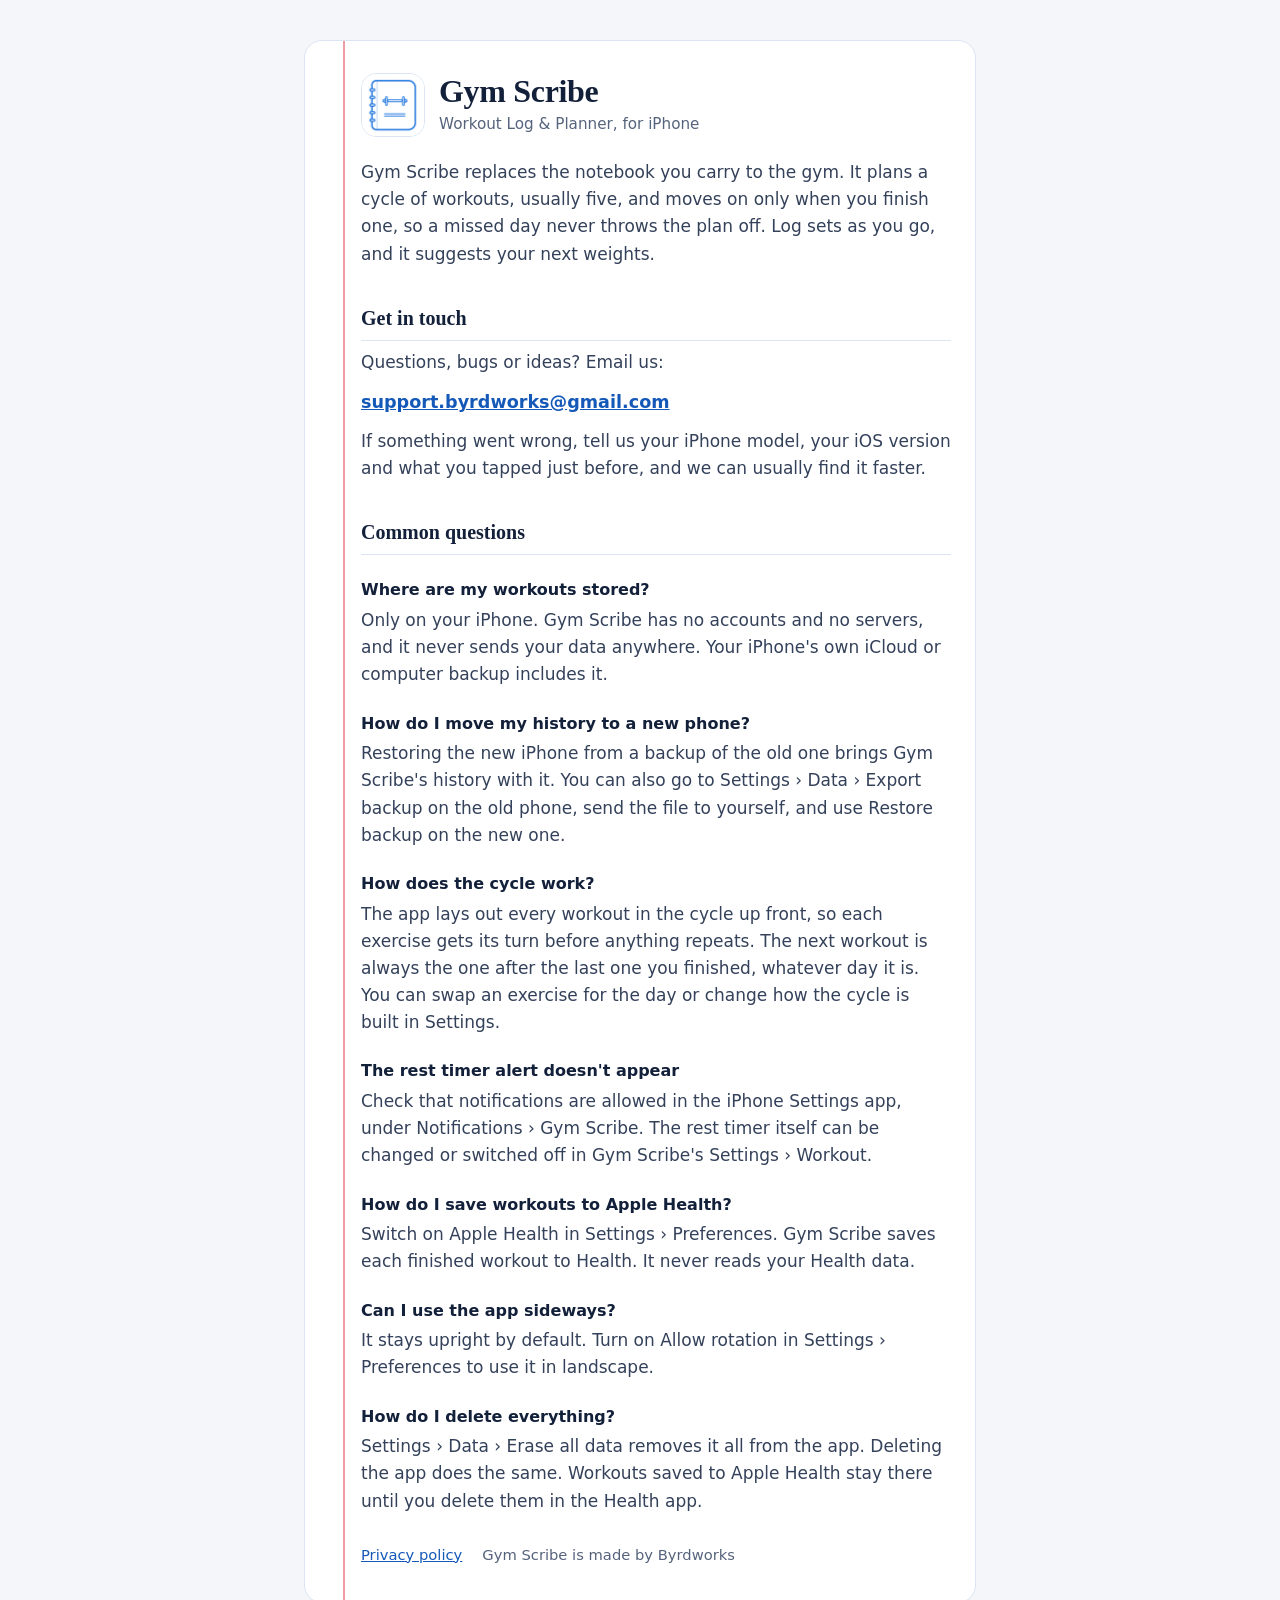
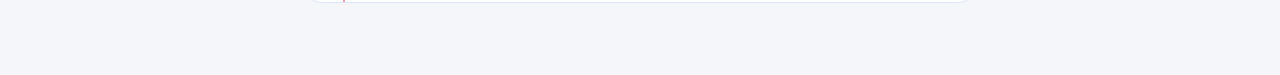
==== index.html @ e21ec78a "Gym Scribe support page and privacy policy Co-Authored-By: Claude Opus 5 <noreply@anthropic.com>" ====
<!doctype html>
<html lang="en">
<head>
<meta charset="utf-8">
<meta name="viewport" content="width=device-width, initial-scale=1">
<meta name="description" content="Support for Gym Scribe, the iPhone workout log that plans a rotating cycle for you.">
<title>Gym Scribe Support</title>
<link rel="icon" href="icon.png">
<link rel="apple-touch-icon" href="apple-touch-icon.png">
<link rel="stylesheet" href="site.css">
</head>
<body>
<main>
<div class="page">
  <header class="brand">
    <img src="icon.png" alt="">
    <div>
      <h1>Gym Scribe</h1>
      <p class="tagline">Workout Log &amp; Planner, for iPhone</p>
    </div>
  </header>

  <p>
    Gym Scribe replaces the notebook you carry to the gym. It plans a cycle of workouts,
    usually five, and moves on only when you finish one, so a missed day never throws the
    plan off. Log sets as you go, and it suggests your next weights.
  </p>

  <h2>Get in touch</h2>
  <p>Questions, bugs or ideas? Email us:</p>
  <p class="contact"><a href="mailto:support.byrdworks@gmail.com">support.byrdworks@gmail.com</a></p>
  <p>If something went wrong, tell us your iPhone model, your iOS version and what you tapped just before, and we can usually find it faster.</p>

  <h2>Common questions</h2>

  <h3>Where are my workouts stored?</h3>
  <p>Only on your iPhone. Gym Scribe has no accounts and no servers, and it never sends your data anywhere. Your iPhone's own iCloud or computer backup includes it.</p>

  <h3>How do I move my history to a new phone?</h3>
  <p>Restoring the new iPhone from a backup of the old one brings Gym Scribe's history with it. You can also go to Settings › Data › Export backup on the old phone, send the file to yourself, and use Restore backup on the new one.</p>

  <h3>How does the cycle work?</h3>
  <p>The app lays out every workout in the cycle up front, so each exercise gets its turn before anything repeats. The next workout is always the one after the last one you finished, whatever day it is. You can swap an exercise for the day or change how the cycle is built in Settings.</p>

  <h3>The rest timer alert doesn't appear</h3>
  <p>Check that notifications are allowed in the iPhone Settings app, under Notifications › Gym Scribe. The rest timer itself can be changed or switched off in Gym Scribe's Settings › Workout.</p>

  <h3>How do I save workouts to Apple Health?</h3>
  <p>Switch on Apple Health in Settings › Preferences. Gym Scribe saves each finished workout to Health. It never reads your Health data.</p>

  <h3>Can I use the app sideways?</h3>
  <p>It stays upright by default. Turn on Allow rotation in Settings › Preferences to use it in landscape.</p>

  <h3>How do I delete everything?</h3>
  <p>Settings › Data › Erase all data removes it all from the app. Deleting the app does the same. Workouts saved to Apple Health stay there until you delete them in the Health app.</p>

  <nav class="foot">
    <a href="privacy.html">Privacy policy</a>
    <span>Gym Scribe is made by Byrdworks</span>
  </nav>
</div>
</main>
</body>
</html>
---- site.css ----
/* Gym Scribe's own "Ruled" look: ink on paper, the app's tokens. */
:root {
  color-scheme: light dark;
  --bg: #f4f6fa; --surface: #ffffff; --text: #13203a; --text-2: #34415a; --muted: #56637c;
  --accent: #1559b8; --rule: #dbe5f3; --margin: #ec9ea4;
  --font-head: ui-serif, "New York", Georgia, "Times New Roman", serif;
}
@media (prefers-color-scheme: dark) {
  :root {
    --bg: #0b111c; --surface: #121a28; --text: #eef2f8; --text-2: #c5cedd; --muted: #8e9bb2;
    --accent: #6aa8ff; --rule: #223049; --margin: #8a4a52;
  }
}
* { box-sizing: border-box; }
body { margin: 0; background: var(--bg); color: var(--text);
  font: 17px/1.6 -apple-system, BlinkMacSystemFont, system-ui, "Segoe UI", sans-serif;
  -webkit-font-smoothing: antialiased; }
main { max-width: 44rem; margin: 0 auto; padding: 40px 16px 72px; }
.page { position: relative; background: var(--surface); border-radius: 18px;
  padding: 32px 24px 36px 56px; border: 1px solid var(--rule); }
.page::before { content: ""; position: absolute; top: 0; bottom: 0; left: 38px;
  width: 1.5px; background: var(--margin); }
header.brand { display: flex; align-items: center; gap: 14px; margin: 0 0 22px; }
header.brand img { width: 64px; height: 64px; border-radius: 15px; border: 1px solid var(--rule); }
header.brand a { color: inherit; text-decoration: none; }
h1, h2 { font-family: var(--font-head); text-wrap: balance; }
h1 { font-size: 2rem; line-height: 1.15; letter-spacing: -0.01em; margin: 0; }
.tagline { margin: 2px 0 0; color: var(--muted); font-size: 0.95rem; }
h2 { font-size: 1.25rem; margin: 34px 0 8px; padding-bottom: 6px; border-bottom: 1px solid var(--rule); }
h3 { font-size: 1rem; margin: 22px 0 4px; }
p { margin: 0 0 12px; color: var(--text-2); max-width: 64ch; }
a { color: var(--accent); }
a:focus-visible { outline: 2px solid var(--accent); outline-offset: 2px; border-radius: 3px; }
.contact { font-size: 1.1rem; font-weight: 600; }
.updated { color: var(--muted); font-size: 0.9rem; }
nav.foot { margin-top: 28px; display: flex; gap: 20px; flex-wrap: wrap; font-size: 0.92rem; color: var(--muted); }
@media (max-width: 480px) {
  .page { padding: 26px 18px 30px 40px; }
  .page::before { left: 26px; }
  h1 { font-size: 1.7rem; }
}
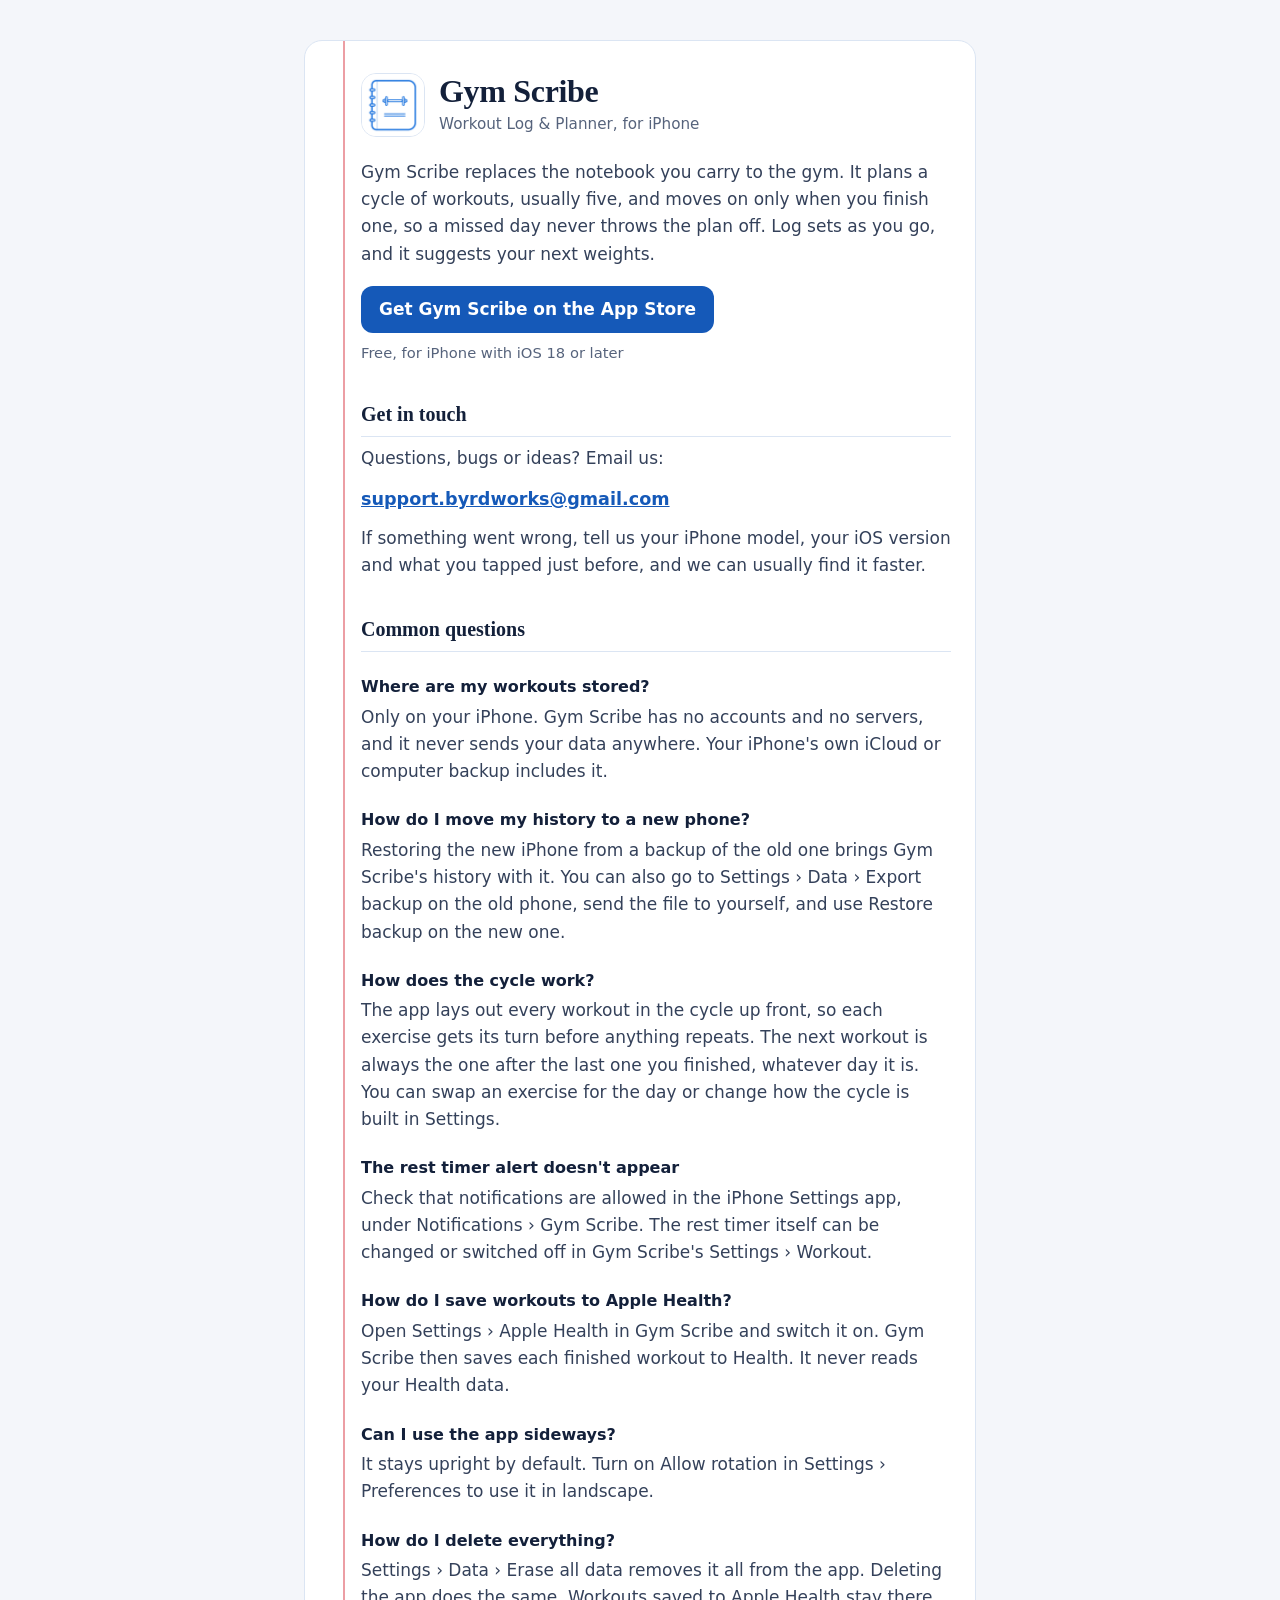
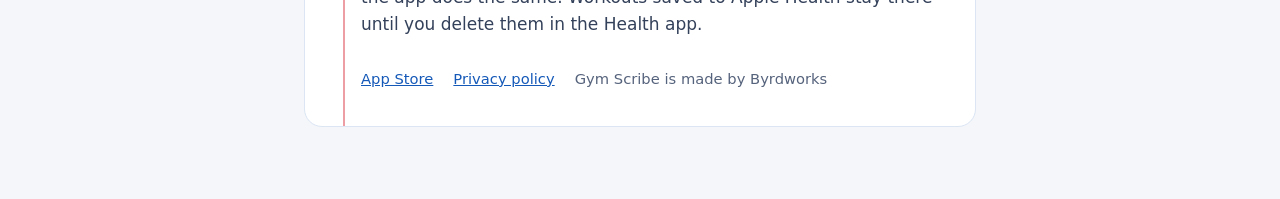
==== commit 4668c0ed: "Link to Gym Scribe on the App Store; Health has its own Settings row Co-Authored-By: Claude Opus 5.5" ====
--- a/index.html
+++ b/index.html
@@ -3,7 +3,7 @@
 <head>
 <meta charset="utf-8">
 <meta name="viewport" content="width=device-width, initial-scale=1">
-<meta name="description" content="Support for Gym Scribe, the iPhone workout log that plans a rotating cycle for you.">
+<meta name="description" content="Support for Gym Scribe, the free iPhone workout log that plans a rotating cycle for you.">
 <title>Gym Scribe Support</title>
 <link rel="icon" href="icon.png">
 <link rel="apple-touch-icon" href="apple-touch-icon.png">
@@ -26,6 +26,11 @@
     plan off. Log sets as you go, and it suggests your next weights.
   </p>
 
+  <p class="get">
+    <a class="store" href="https://apps.apple.com/us/app/gym-scribe-fitness-tracker/id6813229860">Get Gym Scribe on the App Store</a>
+    <span>Free, for iPhone with iOS 18 or later</span>
+  </p>
+
   <h2>Get in touch</h2>
   <p>Questions, bugs or ideas? Email us:</p>
   <p class="contact"><a href="mailto:support.byrdworks@gmail.com">support.byrdworks@gmail.com</a></p>
@@ -46,7 +51,7 @@
   <p>Check that notifications are allowed in the iPhone Settings app, under Notifications › Gym Scribe. The rest timer itself can be changed or switched off in Gym Scribe's Settings › Workout.</p>
 
   <h3>How do I save workouts to Apple Health?</h3>
-  <p>Switch on Apple Health in Settings › Preferences. Gym Scribe saves each finished workout to Health. It never reads your Health data.</p>
+  <p>Open Settings › Apple Health in Gym Scribe and switch it on. Gym Scribe then saves each finished workout to Health. It never reads your Health data.</p>
 
   <h3>Can I use the app sideways?</h3>
   <p>It stays upright by default. Turn on Allow rotation in Settings › Preferences to use it in landscape.</p>
@@ -55,6 +60,7 @@
   <p>Settings › Data › Erase all data removes it all from the app. Deleting the app does the same. Workouts saved to Apple Health stay there until you delete them in the Health app.</p>
 
   <nav class="foot">
+    <a href="https://apps.apple.com/us/app/gym-scribe-fitness-tracker/id6813229860">App Store</a>
     <a href="privacy.html">Privacy policy</a>
     <span>Gym Scribe is made by Byrdworks</span>
   </nav>
--- a/site.css
+++ b/site.css
@@ -2,13 +2,13 @@
 :root {
   color-scheme: light dark;
   --bg: #f4f6fa; --surface: #ffffff; --text: #13203a; --text-2: #34415a; --muted: #56637c;
-  --accent: #1559b8; --rule: #dbe5f3; --margin: #ec9ea4;
+  --accent: #1559b8; --on-accent: #ffffff; --rule: #dbe5f3; --margin: #ec9ea4;
   --font-head: ui-serif, "New York", Georgia, "Times New Roman", serif;
 }
 @media (prefers-color-scheme: dark) {
   :root {
     --bg: #0b111c; --surface: #121a28; --text: #eef2f8; --text-2: #c5cedd; --muted: #8e9bb2;
-    --accent: #6aa8ff; --rule: #223049; --margin: #8a4a52;
+    --accent: #6aa8ff; --on-accent: #0b111c; --rule: #223049; --margin: #8a4a52;
   }
 }
 * { box-sizing: border-box; }
@@ -32,6 +32,11 @@
 a { color: var(--accent); }
 a:focus-visible { outline: 2px solid var(--accent); outline-offset: 2px; border-radius: 3px; }
 .contact { font-size: 1.1rem; font-weight: 600; }
+.get { display: flex; align-items: center; flex-wrap: wrap; gap: 8px 14px; margin: 18px 0 4px; }
+.get span { color: var(--muted); font-size: 0.92rem; }
+a.store { display: inline-block; padding: 10px 18px; border-radius: 12px; background: var(--accent);
+  color: var(--on-accent); font-weight: 600; text-decoration: none; }
+a.store:hover { filter: brightness(1.08); }
 .updated { color: var(--muted); font-size: 0.9rem; }
 nav.foot { margin-top: 28px; display: flex; gap: 20px; flex-wrap: wrap; font-size: 0.92rem; color: var(--muted); }
 @media (max-width: 480px) {
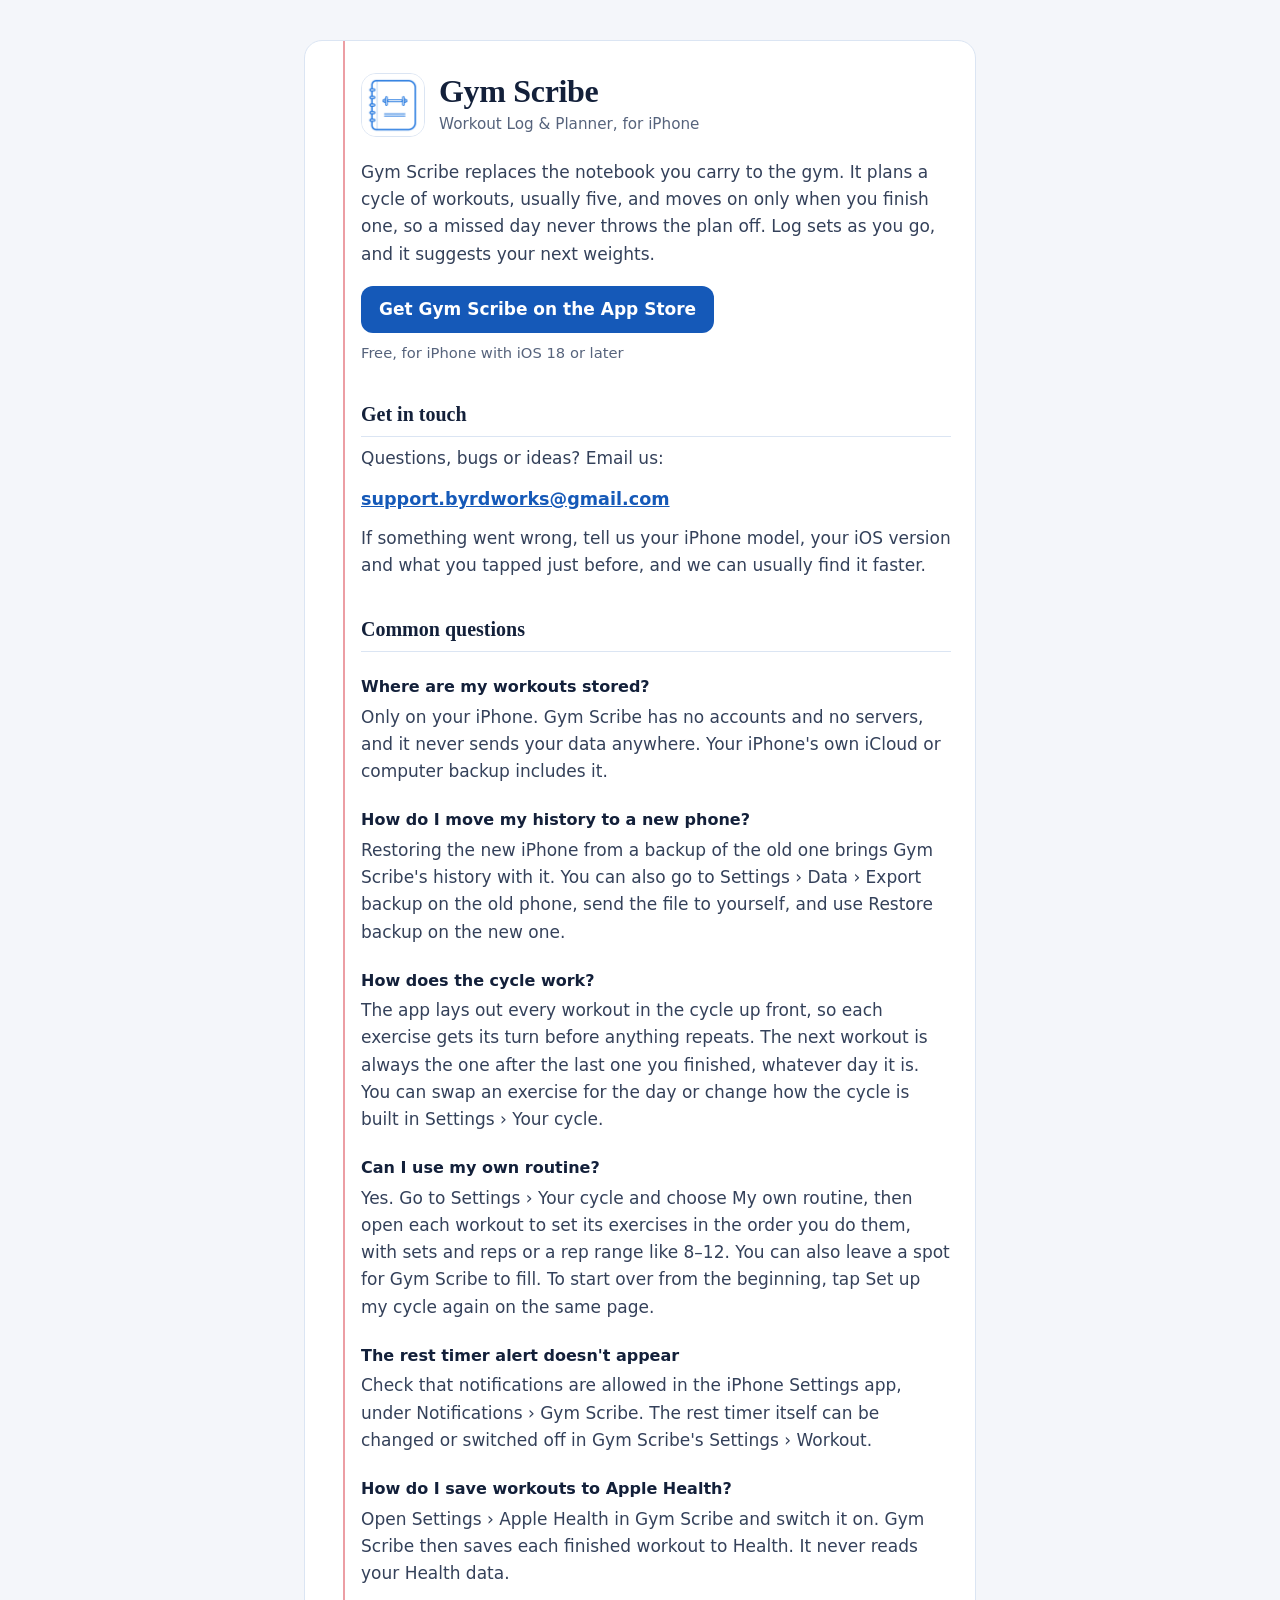
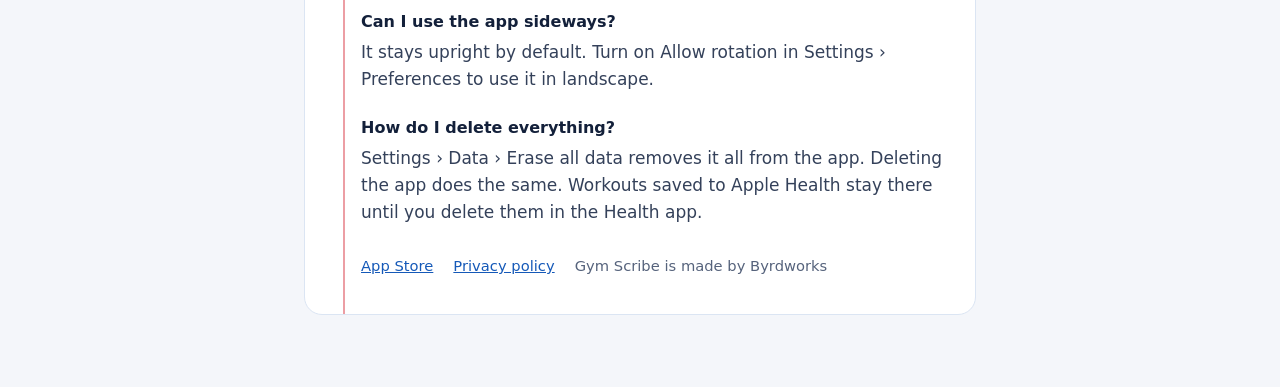
==== commit 86788bca: "FAQ: using your own routine (1.1) Co-Authored-By: Claude Opus 5.5 <noreply@anthropic.com>" ====
--- a/index.html
+++ b/index.html
@@ -45,7 +45,10 @@
   <p>Restoring the new iPhone from a backup of the old one brings Gym Scribe's history with it. You can also go to Settings › Data › Export backup on the old phone, send the file to yourself, and use Restore backup on the new one.</p>
 
   <h3>How does the cycle work?</h3>
-  <p>The app lays out every workout in the cycle up front, so each exercise gets its turn before anything repeats. The next workout is always the one after the last one you finished, whatever day it is. You can swap an exercise for the day or change how the cycle is built in Settings.</p>
+  <p>The app lays out every workout in the cycle up front, so each exercise gets its turn before anything repeats. The next workout is always the one after the last one you finished, whatever day it is. You can swap an exercise for the day or change how the cycle is built in Settings › Your cycle.</p>
+
+  <h3>Can I use my own routine?</h3>
+  <p>Yes. Go to Settings › Your cycle and choose My own routine, then open each workout to set its exercises in the order you do them, with sets and reps or a rep range like 8–12. You can also leave a spot for Gym Scribe to fill. To start over from the beginning, tap Set up my cycle again on the same page.</p>
 
   <h3>The rest timer alert doesn't appear</h3>
   <p>Check that notifications are allowed in the iPhone Settings app, under Notifications › Gym Scribe. The rest timer itself can be changed or switched off in Gym Scribe's Settings › Workout.</p>
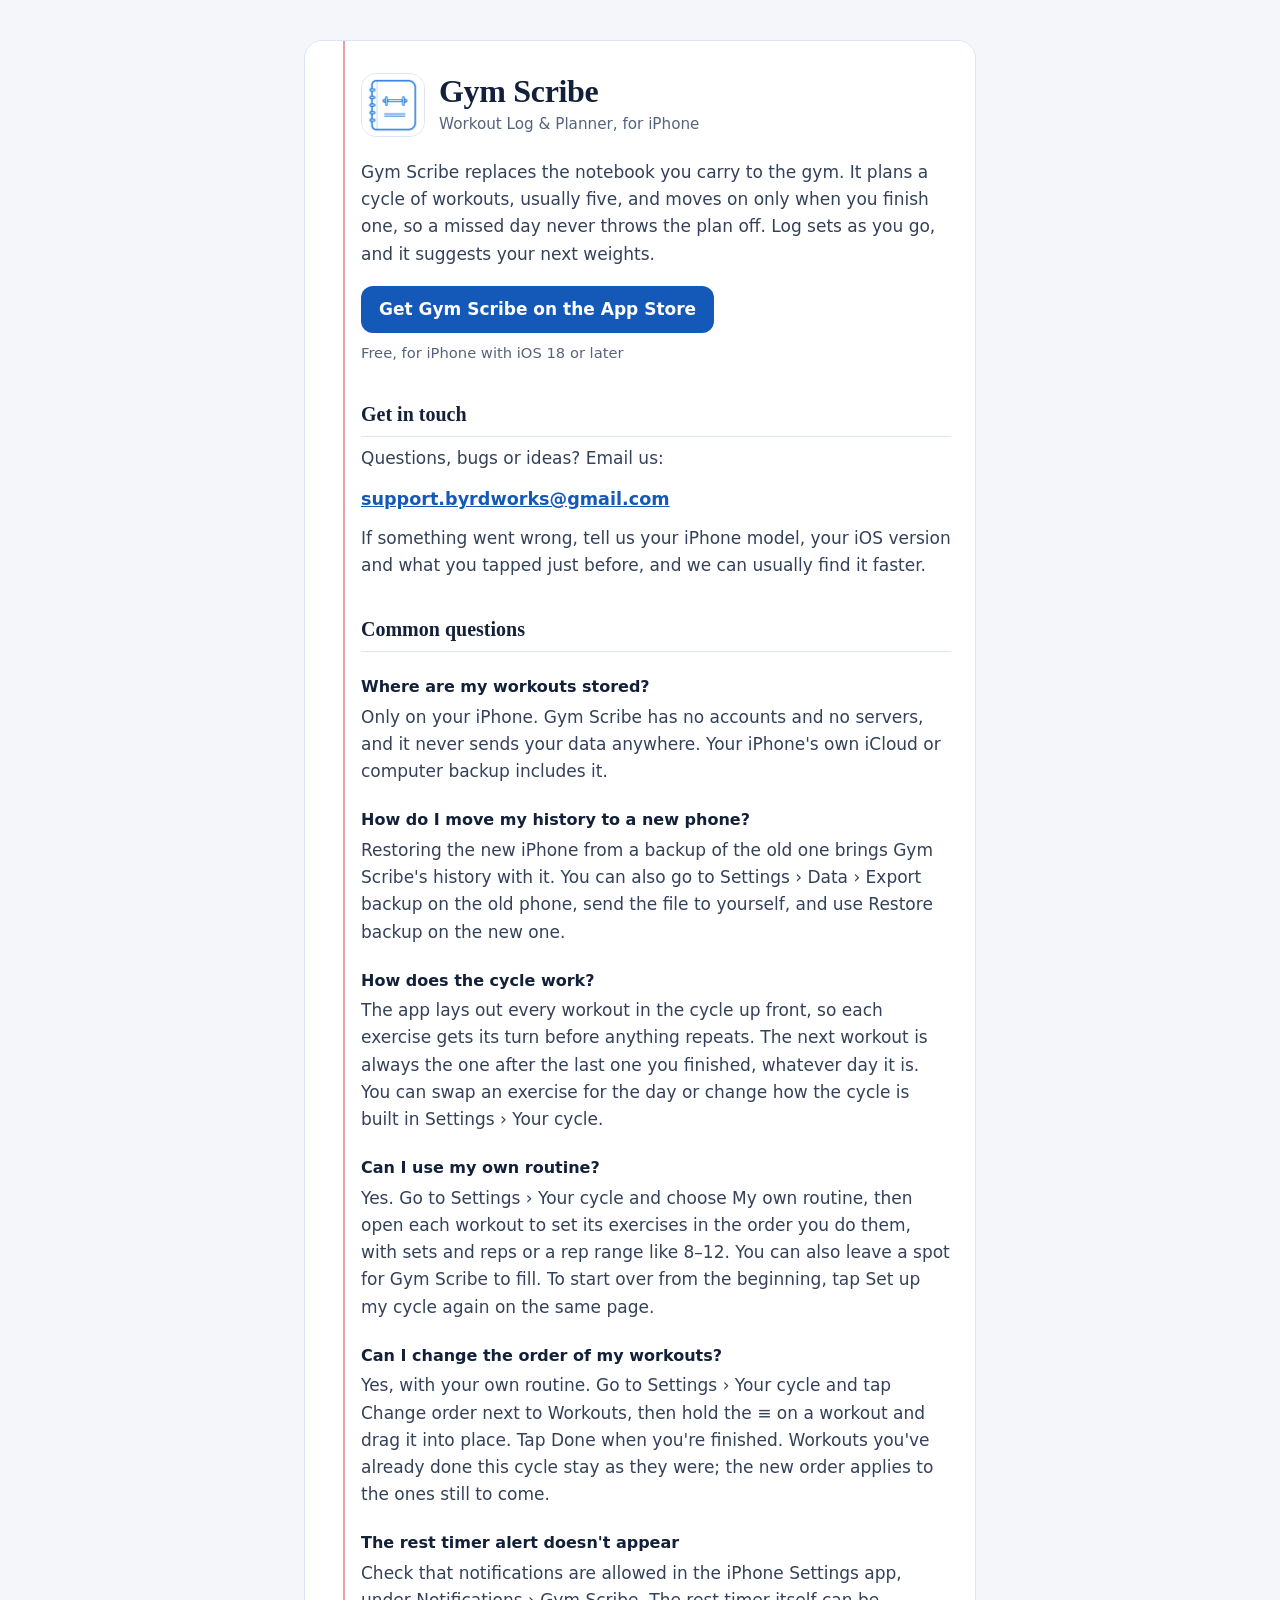
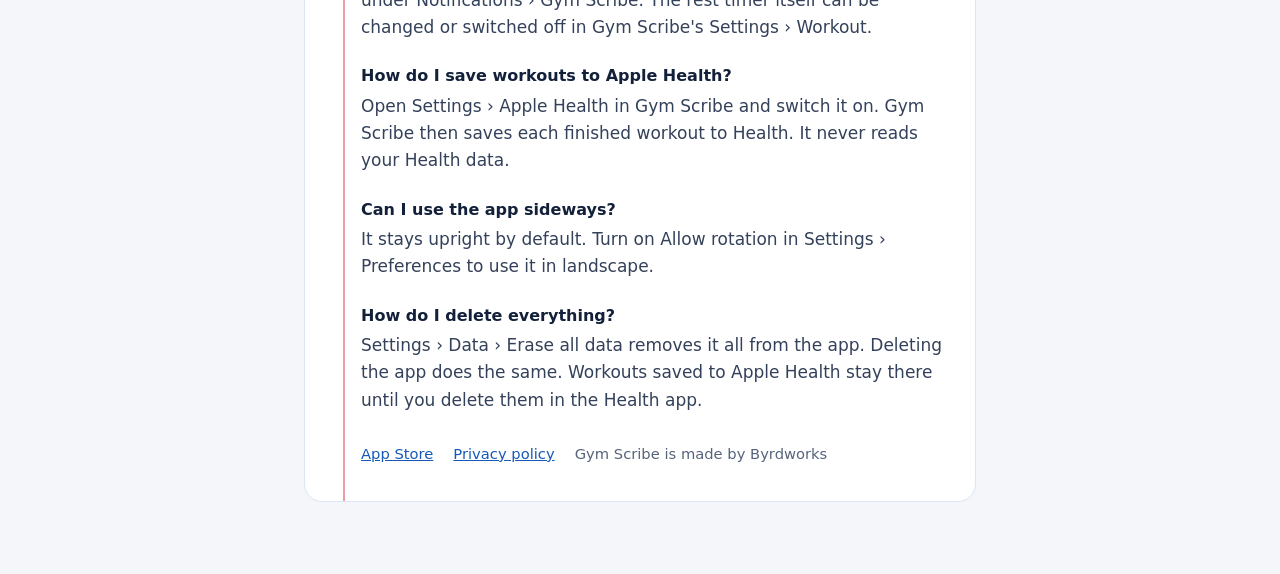
==== commit e969e114: "FAQ: changing the order of your workouts (1.2) Co-Authored-By: Claude Opus 5.5 <noreply@anthropic.co" ====
--- a/index.html
+++ b/index.html
@@ -50,6 +50,9 @@
   <h3>Can I use my own routine?</h3>
   <p>Yes. Go to Settings › Your cycle and choose My own routine, then open each workout to set its exercises in the order you do them, with sets and reps or a rep range like 8–12. You can also leave a spot for Gym Scribe to fill. To start over from the beginning, tap Set up my cycle again on the same page.</p>
 
+  <h3>Can I change the order of my workouts?</h3>
+  <p>Yes, with your own routine. Go to Settings › Your cycle and tap Change order next to Workouts, then hold the ≡ on a workout and drag it into place. Tap Done when you're finished. Workouts you've already done this cycle stay as they were; the new order applies to the ones still to come.</p>
+
   <h3>The rest timer alert doesn't appear</h3>
   <p>Check that notifications are allowed in the iPhone Settings app, under Notifications › Gym Scribe. The rest timer itself can be changed or switched off in Gym Scribe's Settings › Workout.</p>
 
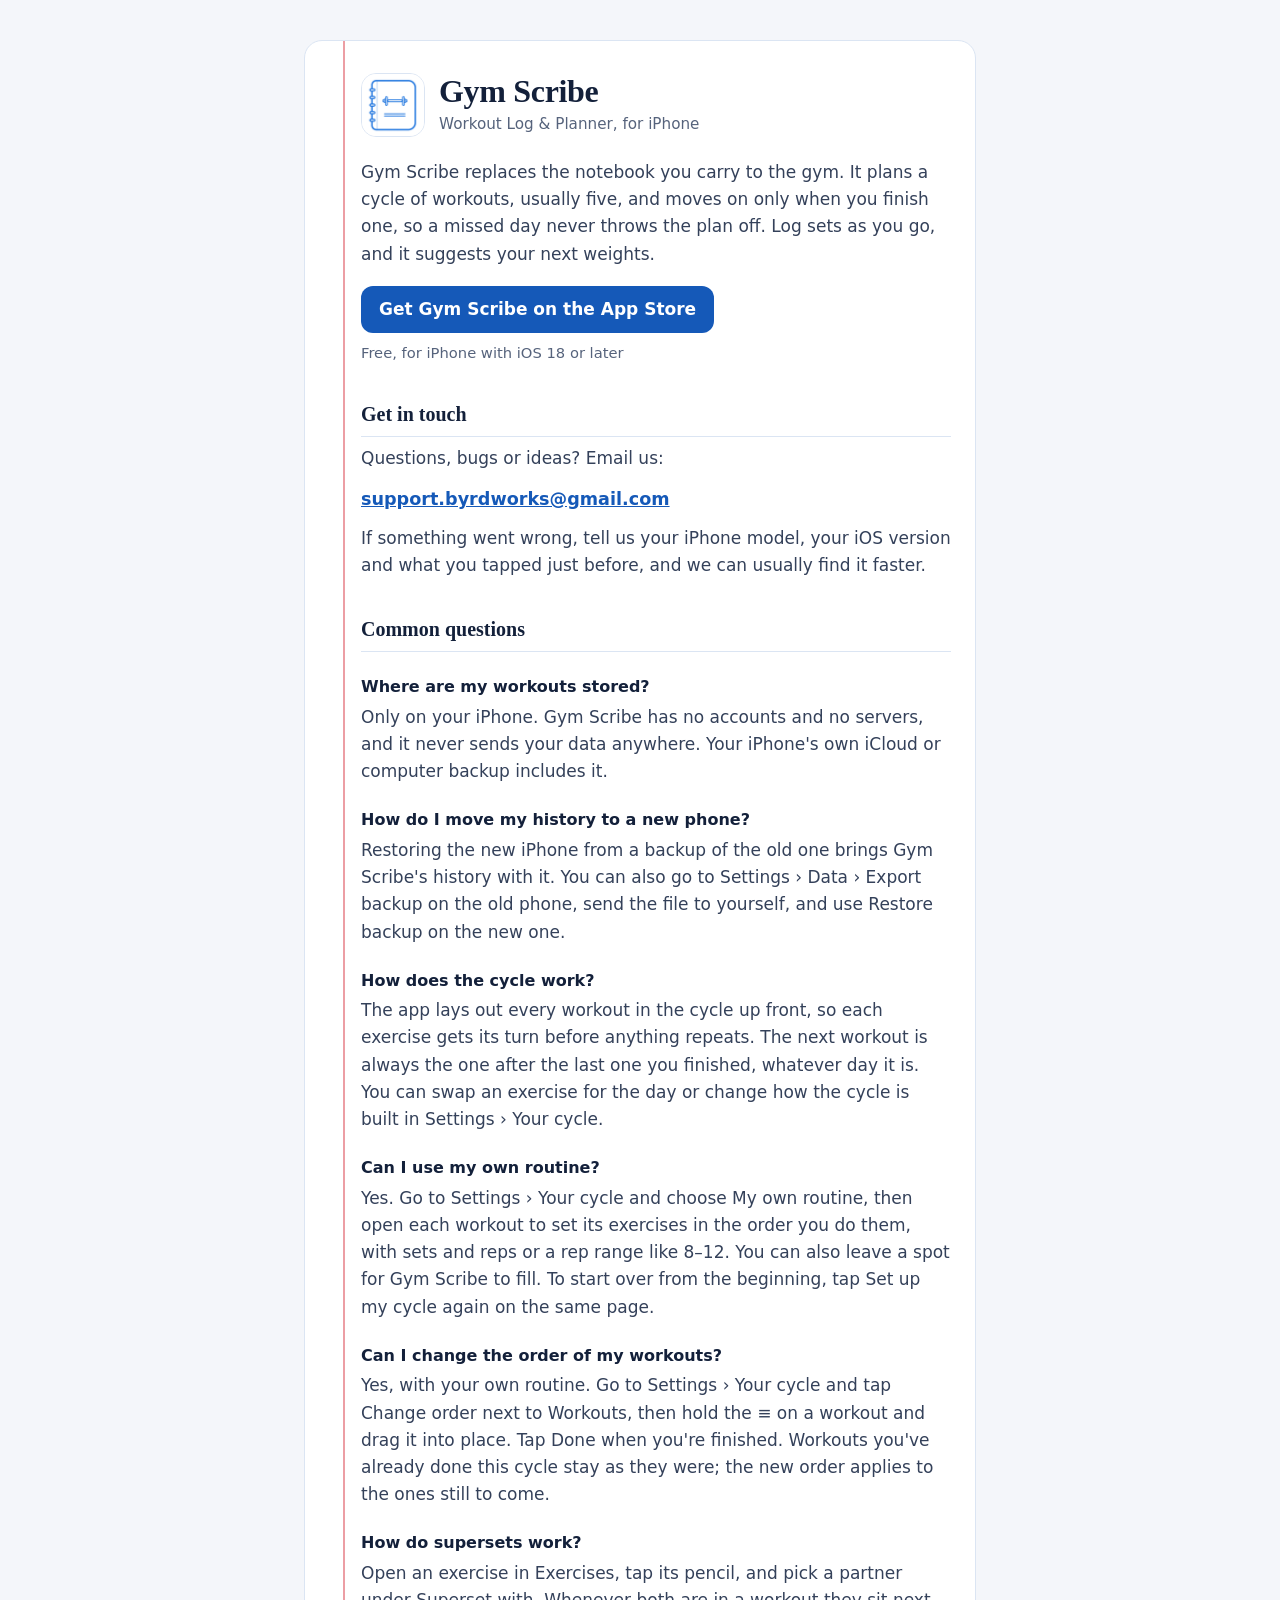
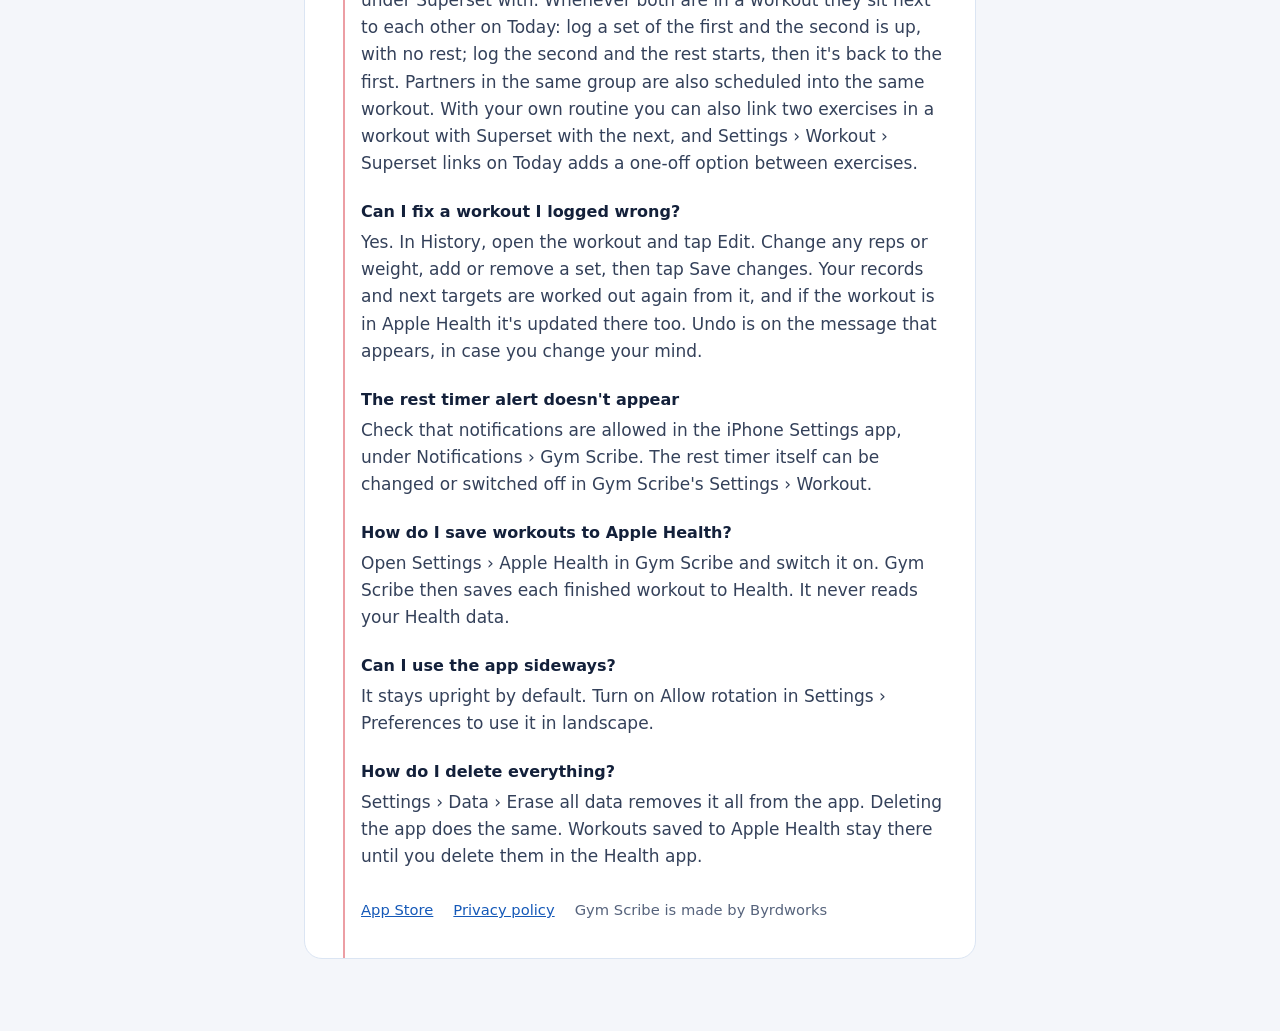
==== commit 59b27e0a: "FAQ: supersets, and fixing a logged workout (1.3) Co-Authored-By: Claude Opus 5.5 <noreply@anthropic" ====
--- a/index.html
+++ b/index.html
@@ -53,6 +53,12 @@
   <h3>Can I change the order of my workouts?</h3>
   <p>Yes, with your own routine. Go to Settings › Your cycle and tap Change order next to Workouts, then hold the ≡ on a workout and drag it into place. Tap Done when you're finished. Workouts you've already done this cycle stay as they were; the new order applies to the ones still to come.</p>
 
+  <h3>How do supersets work?</h3>
+  <p>Open an exercise in Exercises, tap its pencil, and pick a partner under Superset with. Whenever both are in a workout they sit next to each other on Today: log a set of the first and the second is up, with no rest; log the second and the rest starts, then it's back to the first. Partners in the same group are also scheduled into the same workout. With your own routine you can also link two exercises in a workout with Superset with the next, and Settings › Workout › Superset links on Today adds a one-off option between exercises.</p>
+
+  <h3>Can I fix a workout I logged wrong?</h3>
+  <p>Yes. In History, open the workout and tap Edit. Change any reps or weight, add or remove a set, then tap Save changes. Your records and next targets are worked out again from it, and if the workout is in Apple Health it's updated there too. Undo is on the message that appears, in case you change your mind.</p>
+
   <h3>The rest timer alert doesn't appear</h3>
   <p>Check that notifications are allowed in the iPhone Settings app, under Notifications › Gym Scribe. The rest timer itself can be changed or switched off in Gym Scribe's Settings › Workout.</p>
 
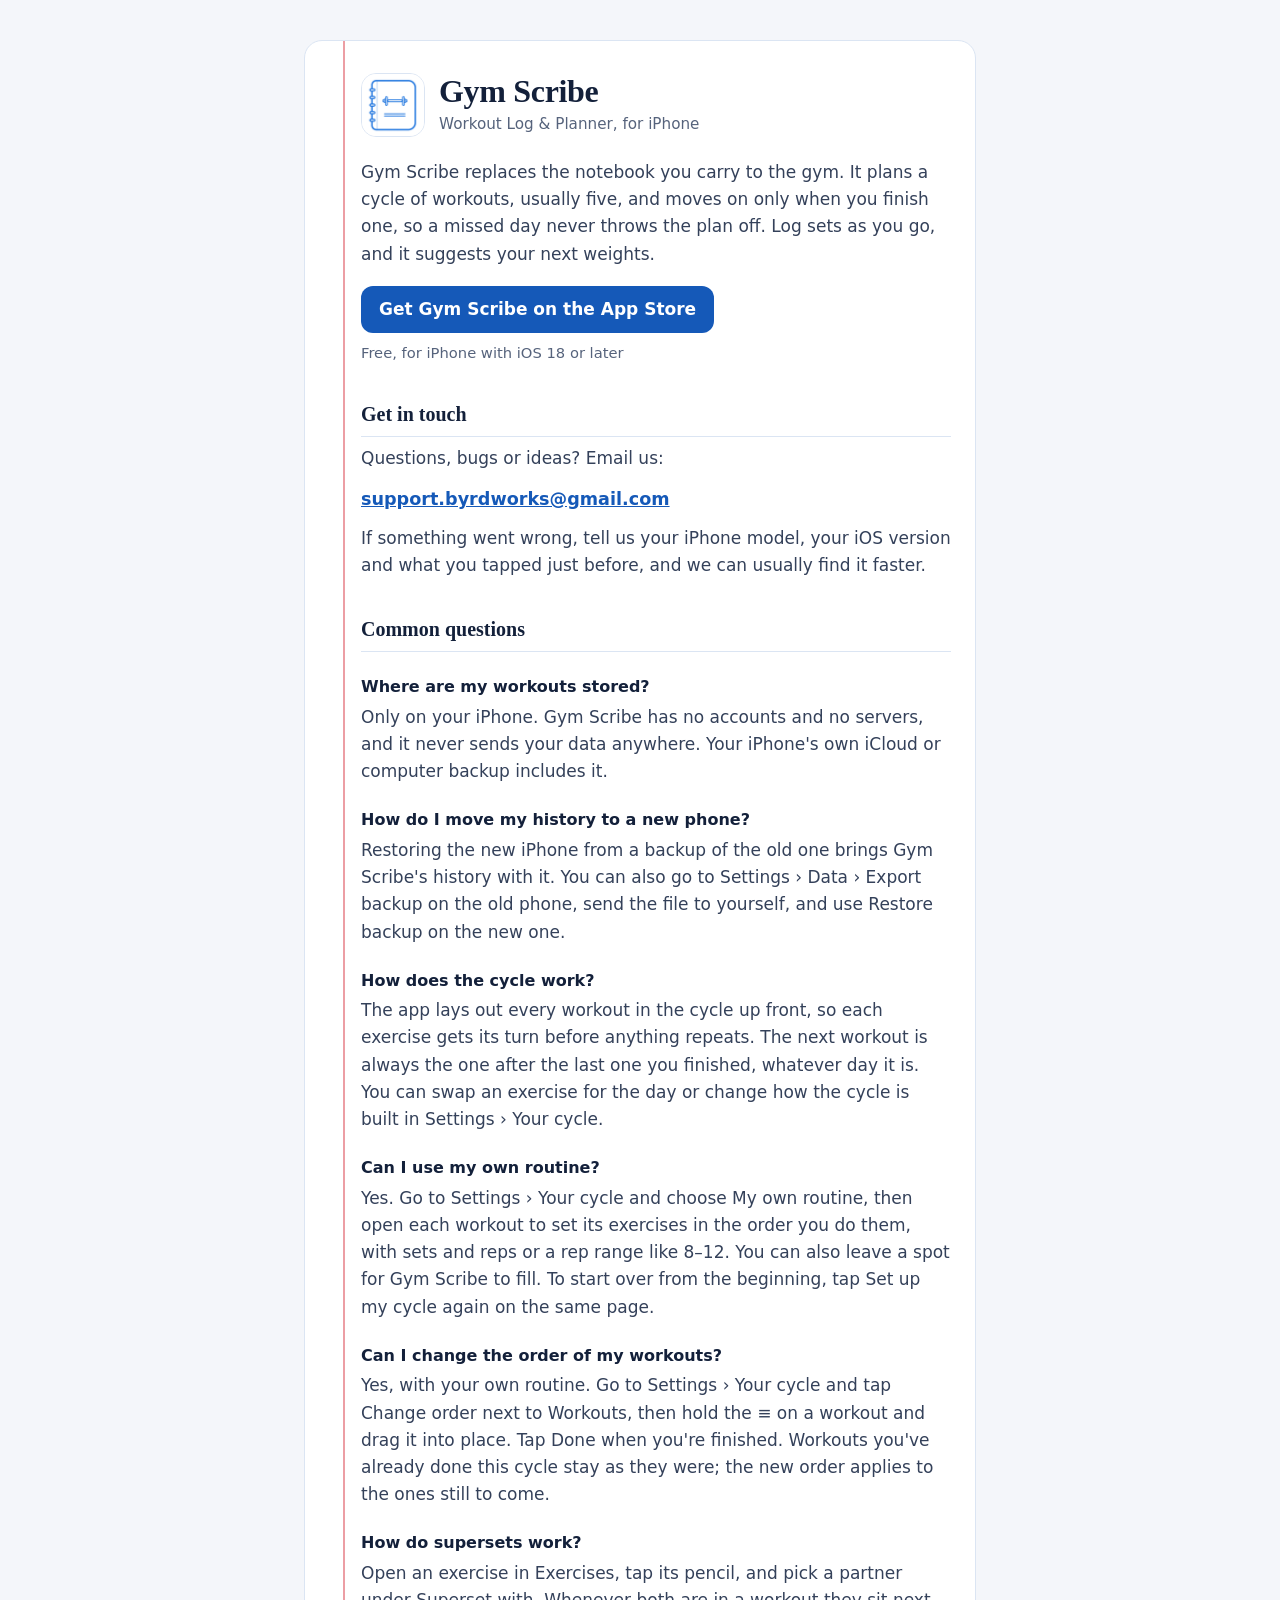
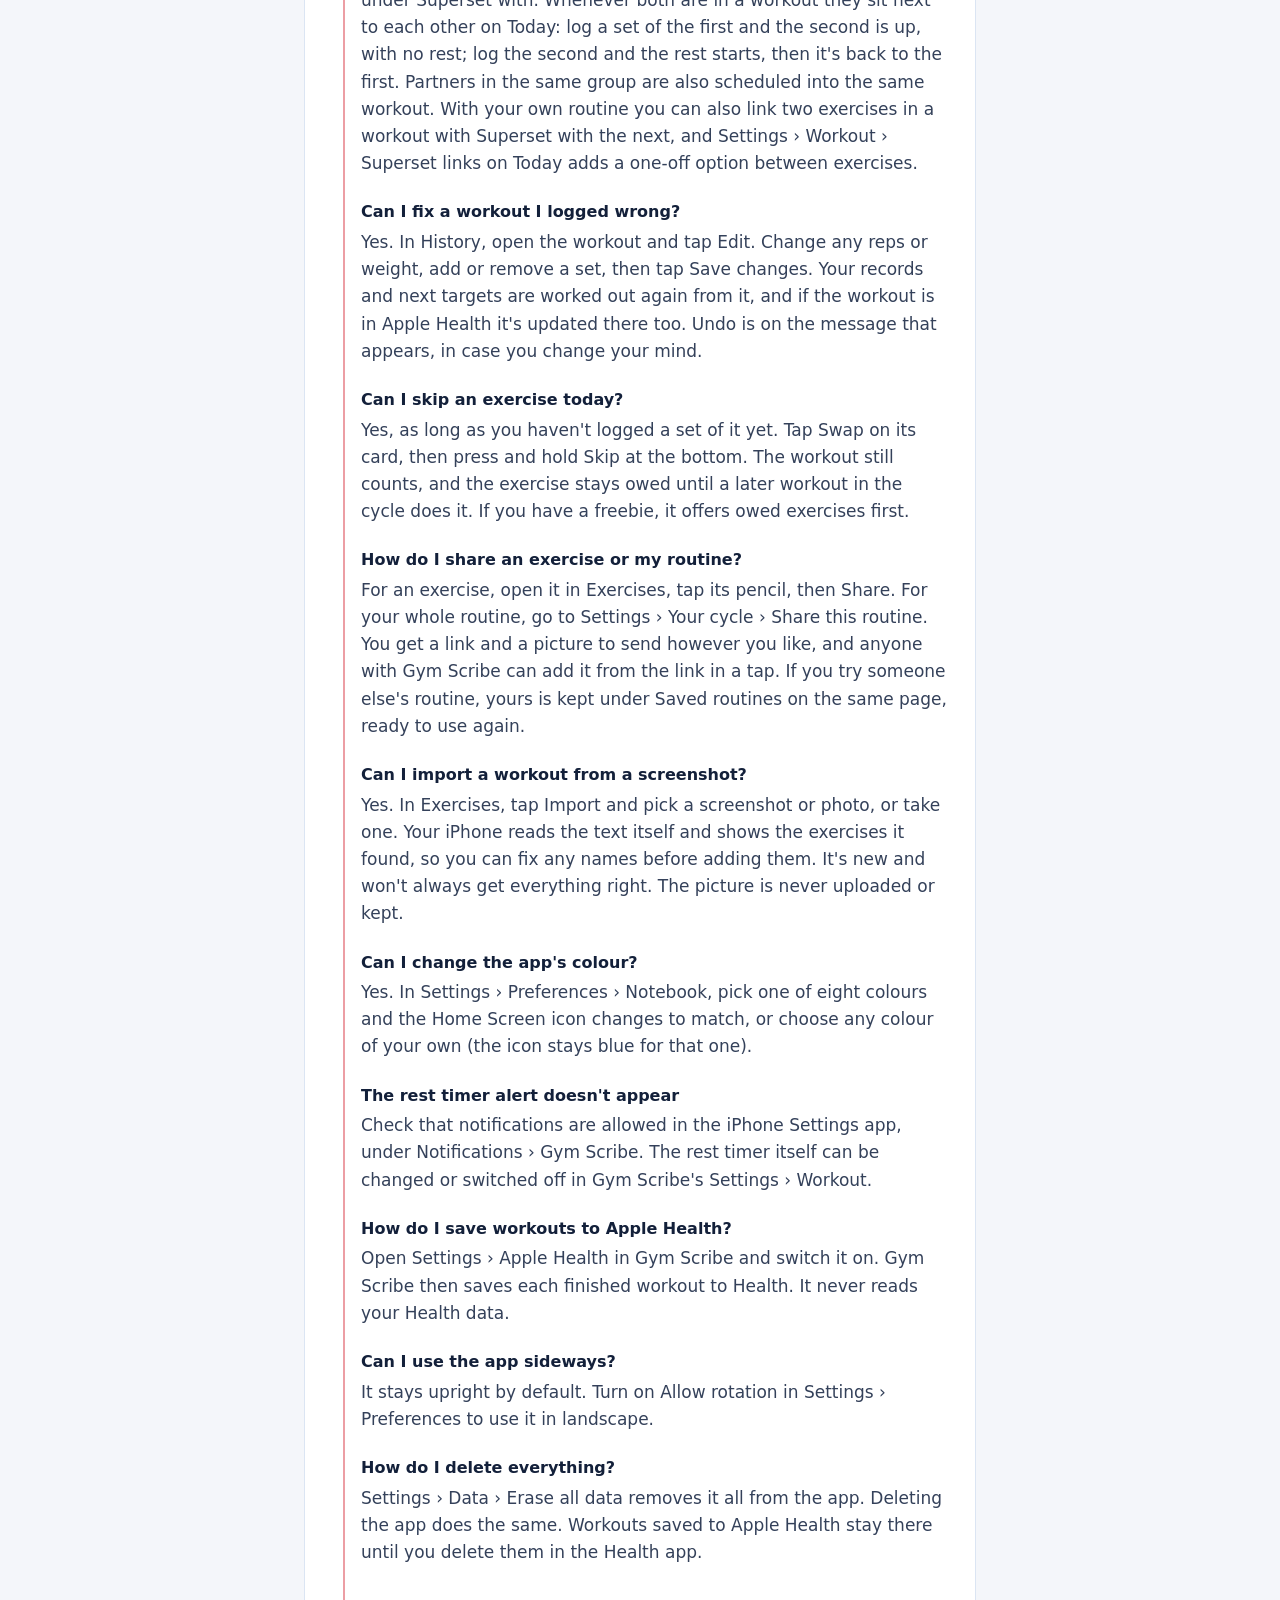
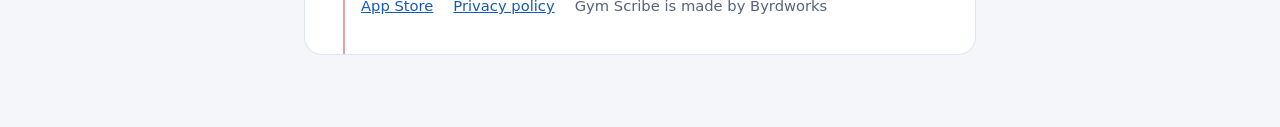
==== commit 588b4bbd: "FAQ and privacy policy for 1.4: skip, sharing, import, notebook colour; summaries on the device Co-A" ====
--- a/index.html
+++ b/index.html
@@ -59,6 +59,18 @@
   <h3>Can I fix a workout I logged wrong?</h3>
   <p>Yes. In History, open the workout and tap Edit. Change any reps or weight, add or remove a set, then tap Save changes. Your records and next targets are worked out again from it, and if the workout is in Apple Health it's updated there too. Undo is on the message that appears, in case you change your mind.</p>
 
+  <h3>Can I skip an exercise today?</h3>
+  <p>Yes, as long as you haven't logged a set of it yet. Tap Swap on its card, then press and hold Skip at the bottom. The workout still counts, and the exercise stays owed until a later workout in the cycle does it. If you have a freebie, it offers owed exercises first.</p>
+
+  <h3>How do I share an exercise or my routine?</h3>
+  <p>For an exercise, open it in Exercises, tap its pencil, then Share. For your whole routine, go to Settings › Your cycle › Share this routine. You get a link and a picture to send however you like, and anyone with Gym Scribe can add it from the link in a tap. If you try someone else's routine, yours is kept under Saved routines on the same page, ready to use again.</p>
+
+  <h3>Can I import a workout from a screenshot?</h3>
+  <p>Yes. In Exercises, tap Import and pick a screenshot or photo, or take one. Your iPhone reads the text itself and shows the exercises it found, so you can fix any names before adding them. It's new and won't always get everything right. The picture is never uploaded or kept.</p>
+
+  <h3>Can I change the app's colour?</h3>
+  <p>Yes. In Settings › Preferences › Notebook, pick one of eight colours and the Home Screen icon changes to match, or choose any colour of your own (the icon stays blue for that one).</p>
+
   <h3>The rest timer alert doesn't appear</h3>
   <p>Check that notifications are allowed in the iPhone Settings app, under Notifications › Gym Scribe. The rest timer itself can be changed or switched off in Gym Scribe's Settings › Workout.</p>
 
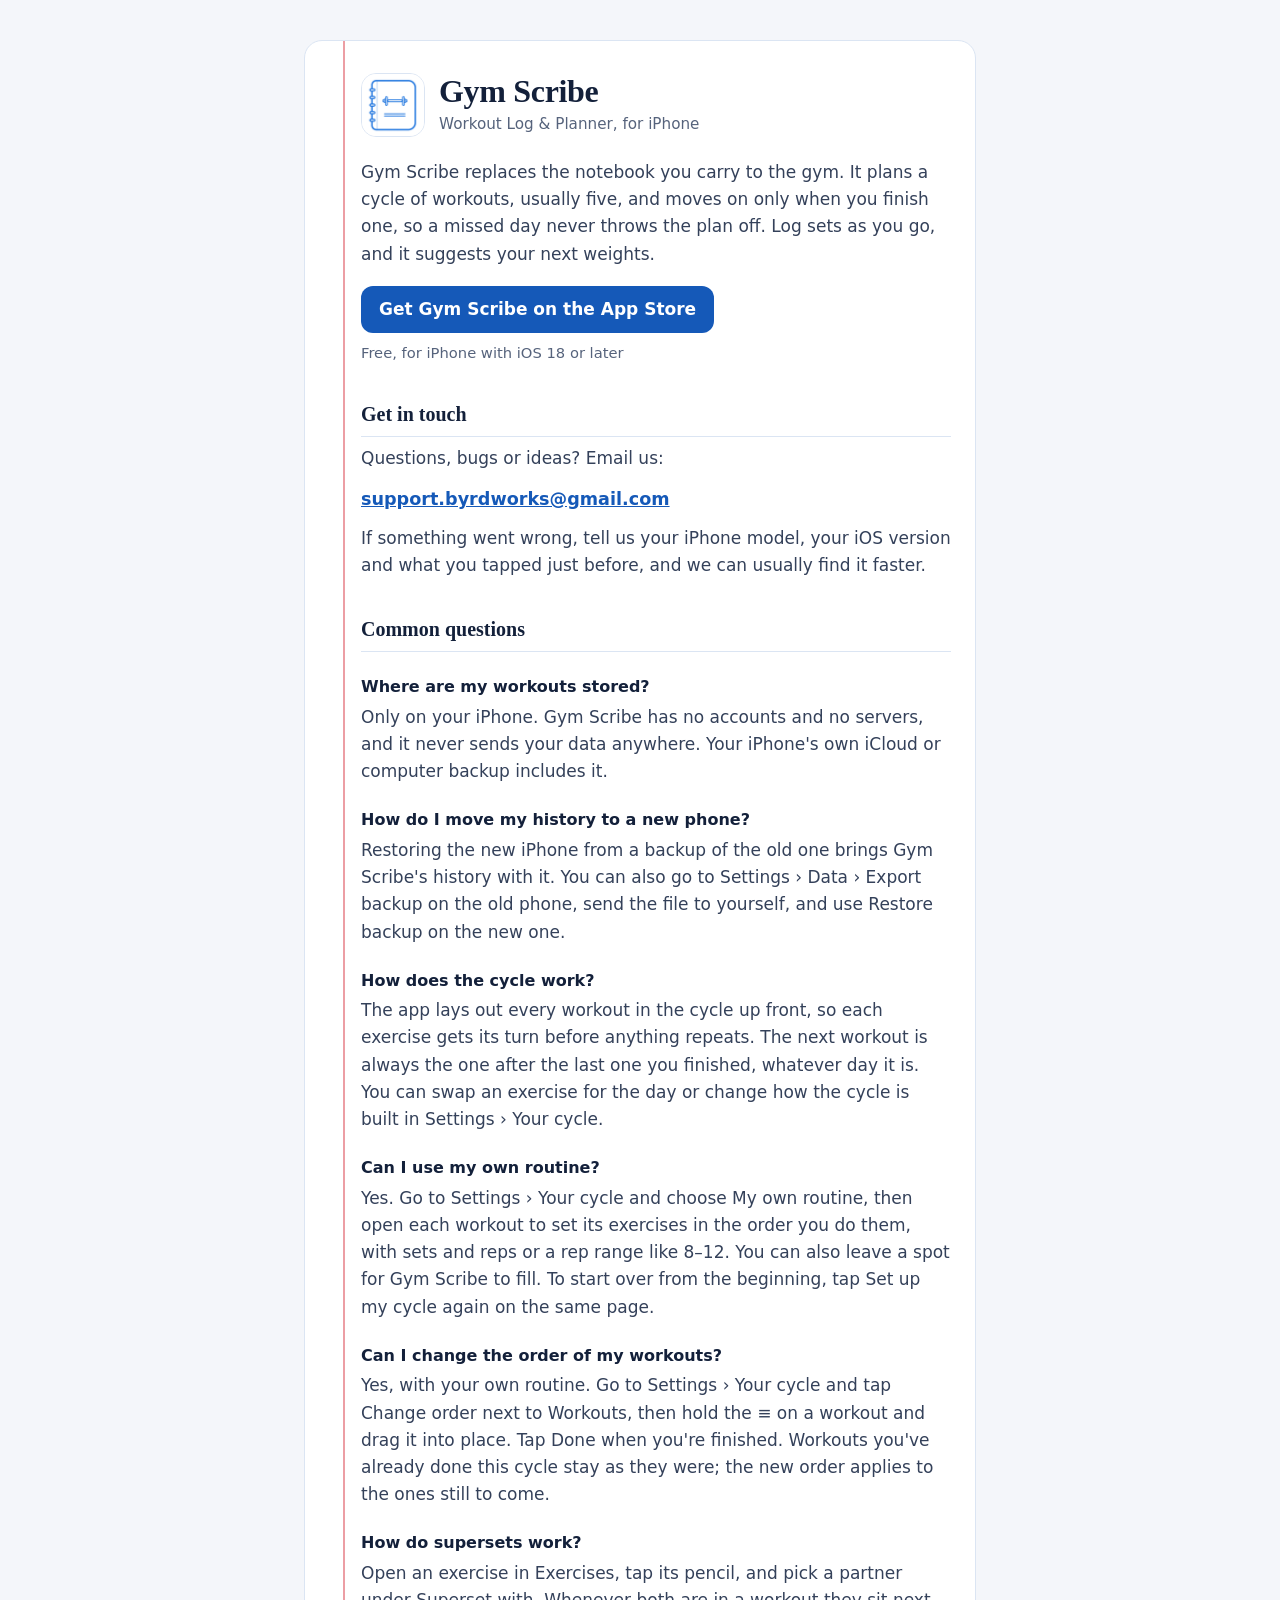
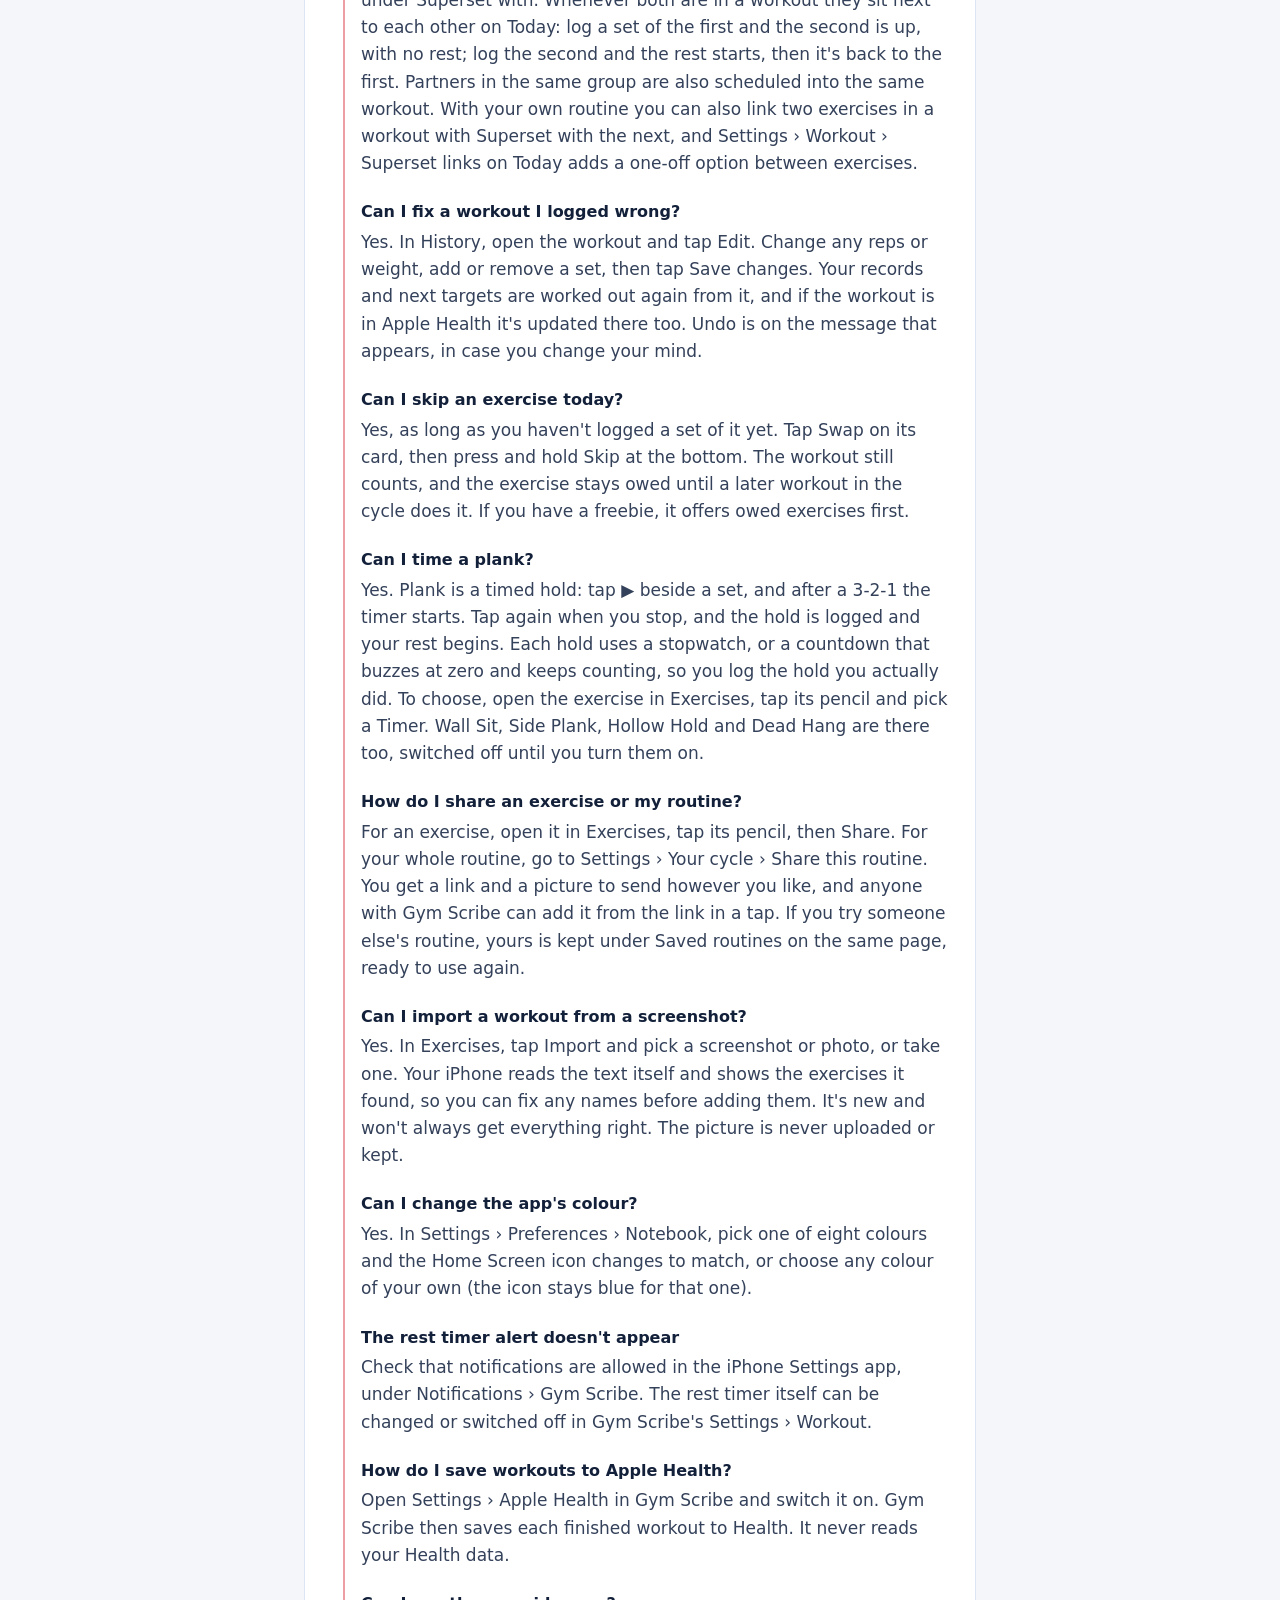
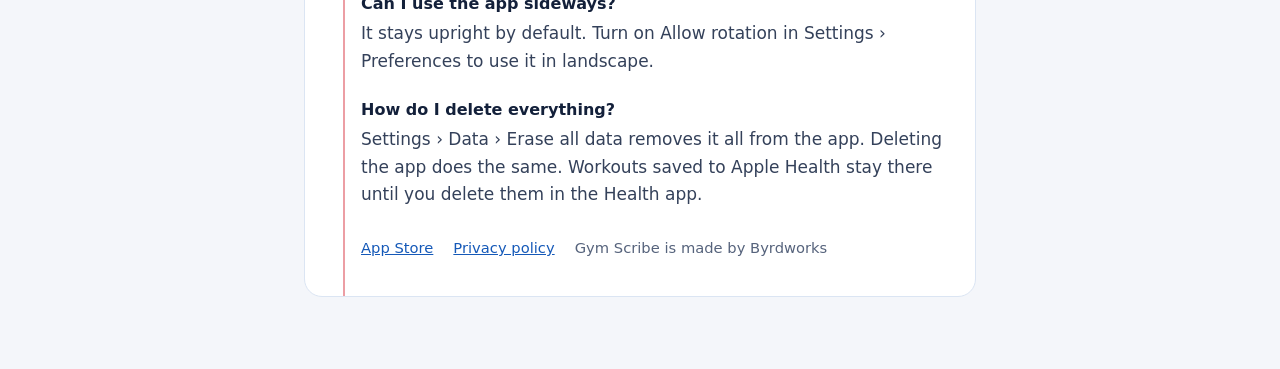
==== commit 68c27637: "FAQ for 1.4.1: timed holds Co-Authored-By: Claude Opus 5.5 <noreply@anthropic.com>" ====
--- a/index.html
+++ b/index.html
@@ -62,6 +62,9 @@
   <h3>Can I skip an exercise today?</h3>
   <p>Yes, as long as you haven't logged a set of it yet. Tap Swap on its card, then press and hold Skip at the bottom. The workout still counts, and the exercise stays owed until a later workout in the cycle does it. If you have a freebie, it offers owed exercises first.</p>
 
+  <h3>Can I time a plank?</h3>
+  <p>Yes. Plank is a timed hold: tap ▶ beside a set, and after a 3-2-1 the timer starts. Tap again when you stop, and the hold is logged and your rest begins. Each hold uses a stopwatch, or a countdown that buzzes at zero and keeps counting, so you log the hold you actually did. To choose, open the exercise in Exercises, tap its pencil and pick a Timer. Wall Sit, Side Plank, Hollow Hold and Dead Hang are there too, switched off until you turn them on.</p>
+
   <h3>How do I share an exercise or my routine?</h3>
   <p>For an exercise, open it in Exercises, tap its pencil, then Share. For your whole routine, go to Settings › Your cycle › Share this routine. You get a link and a picture to send however you like, and anyone with Gym Scribe can add it from the link in a tap. If you try someone else's routine, yours is kept under Saved routines on the same page, ready to use again.</p>
 
